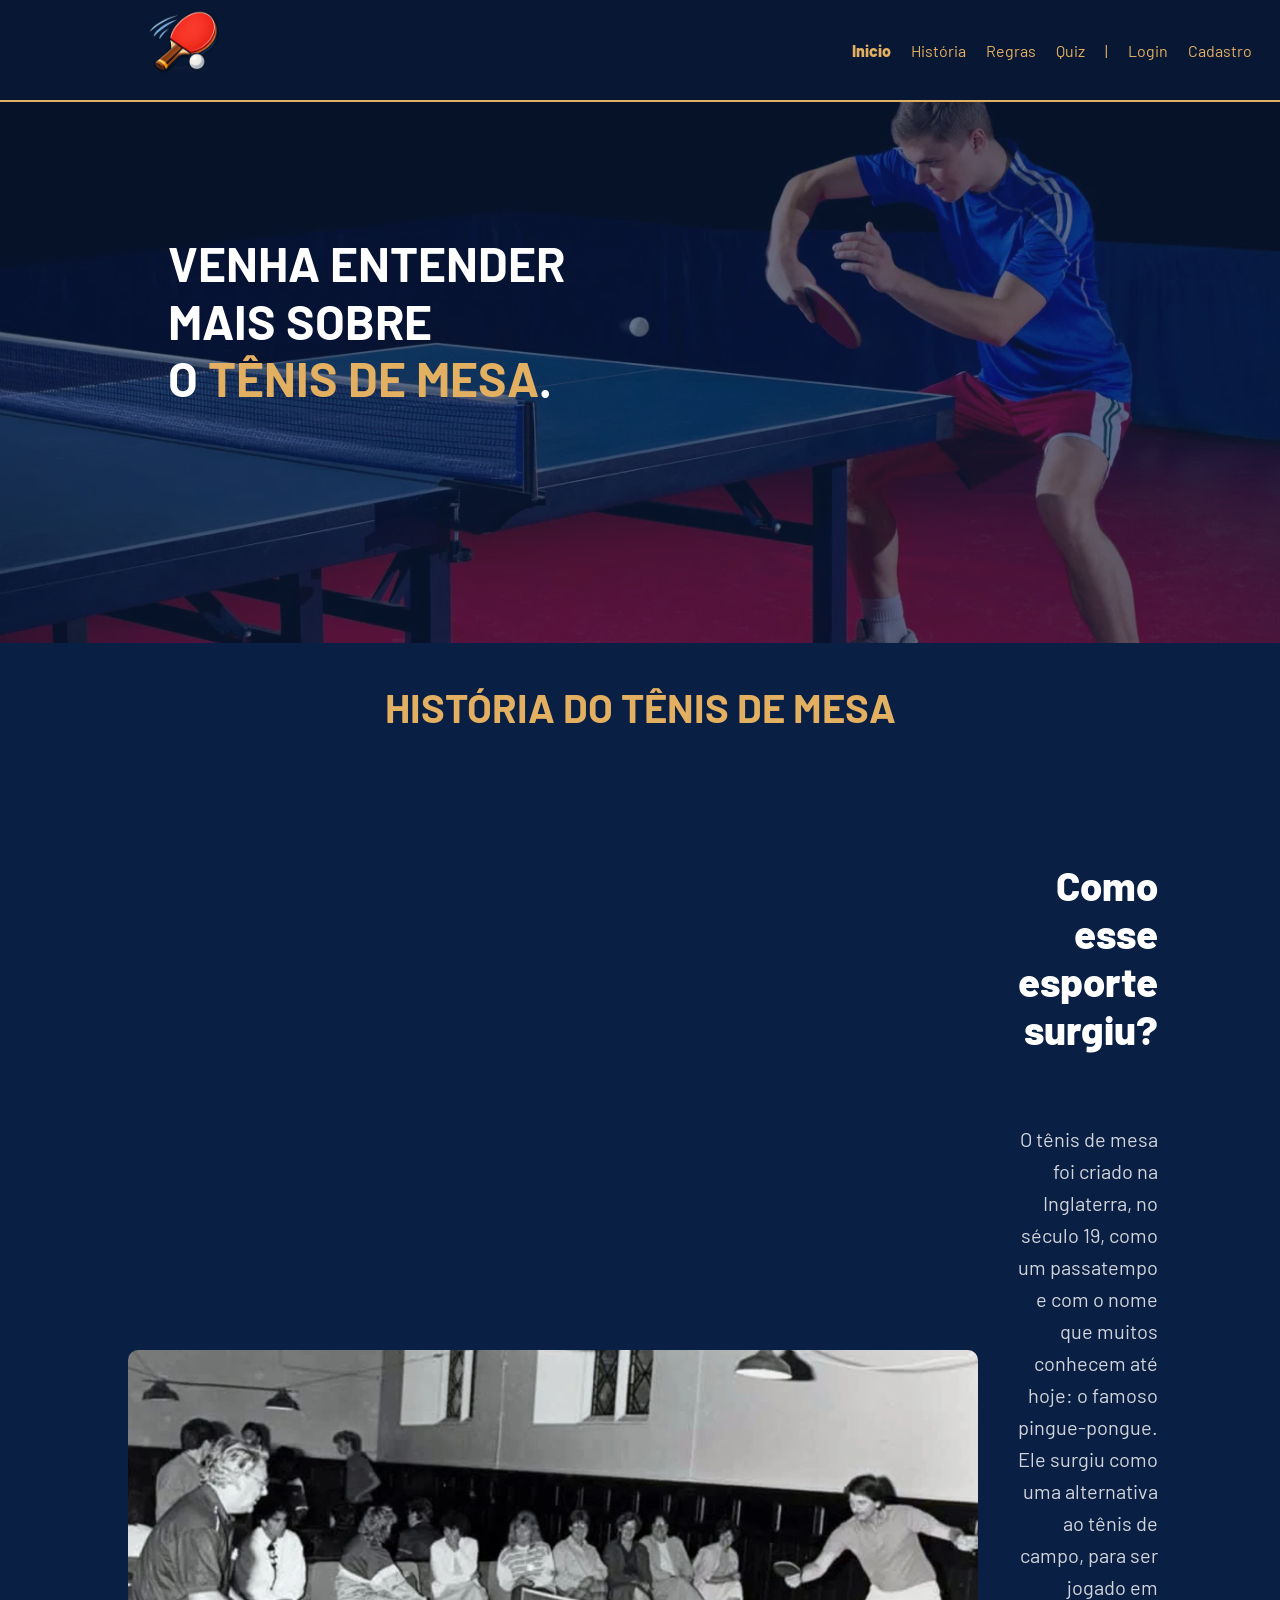
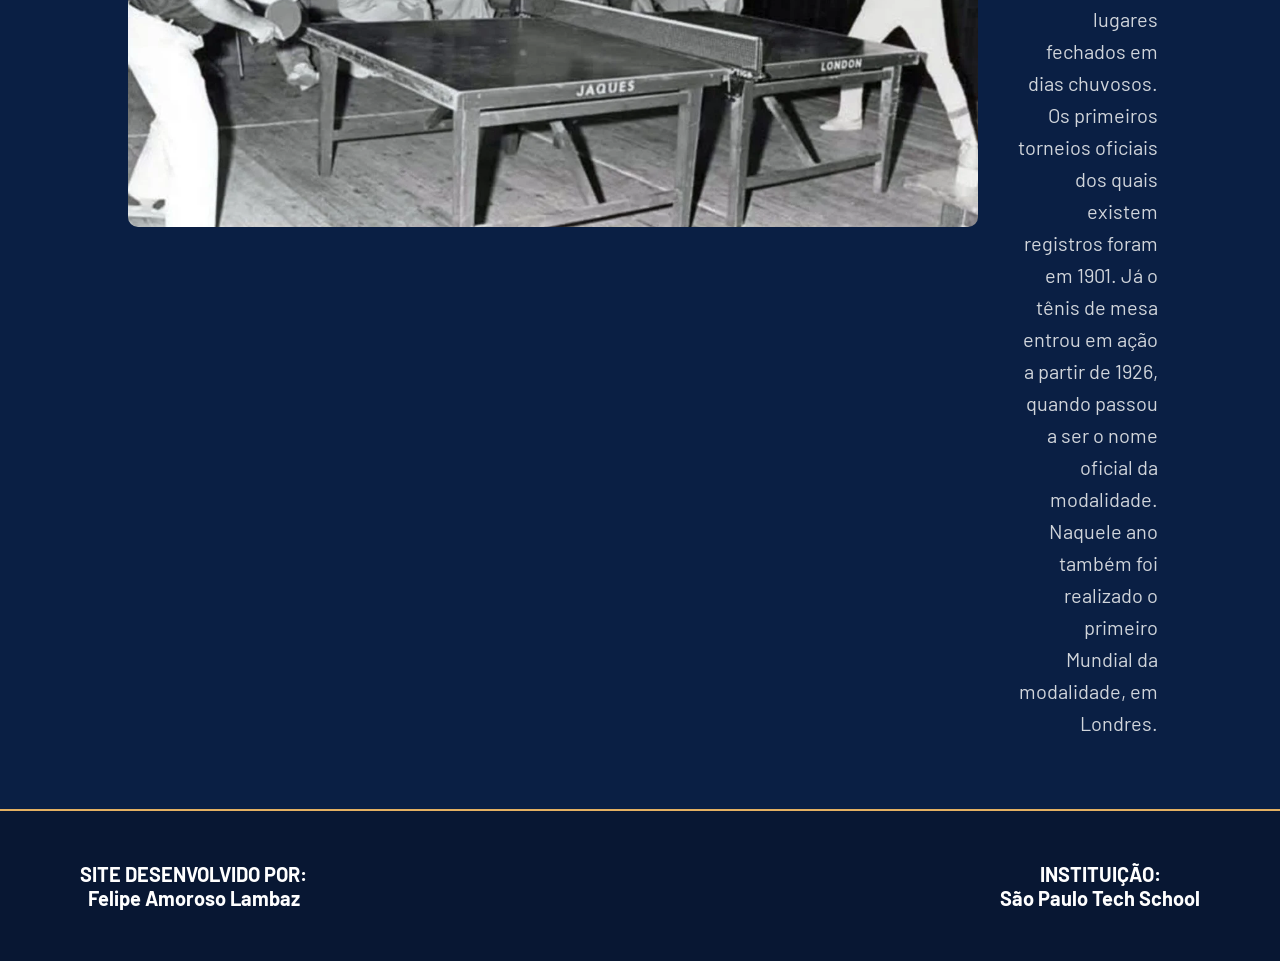
==== public/index.html @ c93d3808 "Add files via upload" ====
<!DOCTYPE html>
<html lang="en">

<head>
  <meta charset="UTF-8">
  <meta http-equiv="X-UA-Compatible" content="IE=edge">
  <meta name="viewport" content="width=device-width, initial-scale=1.0">

  <title>Tênis de Mesa</title>

  <script src="./js/sessao.js"></script>

  <link rel="stylesheet" href="./css/estilo.css">
  <link rel="icon" href="./assets/icon/favicon2.ico">
  <link rel="preconnect" href="https://fonts.gstatic.com">
</head>

<body>
  <div class="header">
    <div class="container">
      <div class="boxes">
        <div class="box">
          <a href="#">
            <img src="./assets/imgs/logo.png">
          </a>
        </div>
      </div>
      <div class="container_bt">
        <ul class="navbar">
          <li class="agora">
            <a href="#">Inicio</a>
          </li>
          <li>
            <a href="#historia">História</a>
          </li>
          <li>
            <a href="regras.html">Regras</a>
          </li>
          <li>
            <a href="quiz.html">Quiz</a>
          </li>
          <li>
            |
          </li>
          <li>
            <a href="login.html">Login</a>
          </li>
          <li>
            <a href="cadastro.html">Cadastro</a>
          </li>
        </ul>
      </div>
    </div>
  </div>

  <div class="banner">
    <div class="container">
      <p>VENHA ENTENDER MAIS SOBRE <br>
        O <span>TÊNIS DE MESA</span>.</p>
    </div>
  </div>

  <div class="titulo_historia">
    <p>HISTÓRIA DO TÊNIS DE MESA</p>
  </div>
  <div class="toda_historia" id="historia">

    <div class="foto_historia">
      <img src="./assets/imgs/historia-do-tenis-de-mesa.jpg">
    </div>

    <div class="textos">
      <div class="surgiu">
        <p>Como esse esporte surgiu?</p>
      </div>

      <div class="historia">
        <p>
          O tênis de mesa foi criado na Inglaterra, no século 19, como um passatempo e com o nome que muitos conhecem
          até hoje: o famoso pingue-pongue.
          Ele surgiu como uma alternativa ao tênis de campo, para ser jogado em lugares fechados em dias chuvosos.
          Os primeiros torneios oficiais dos quais existem registros foram em 1901.
          Já o tênis de mesa entrou em ação a partir de 1926, quando passou a ser o nome oficial da modalidade.
          Naquele ano também foi realizado o primeiro Mundial da modalidade, em Londres.</p>
      </div>
    </div>
  </div>

  <footer class="footer">
    <div class="footer-container">
      SITE DESENVOLVIDO POR: <br>
      Felipe Amoroso Lambaz
    </div>

    <div class="footer-container">
      INSTITUIÇÃO: <br>
      São Paulo Tech School
    </div>


  </footer>
---- public/css/estilo.css ----
@import url('https://fonts.googleapis.com/css2?family=Barlow:ital,wght@0,100;0,200;0,300;0,400;0,500;0,600;0,700;0,800;0,900;1,100;1,200;1,300;1,400;1,500;1,600;1,700;1,800;1,900&display=swap');

html {
  scroll-behavior: smooth;
}

body {
  margin: 0;
  padding: 0;
  font-family: 'Barlow', 'Segoe UI', 'Segoe UI', Tahoma, Geneva, Verdana, sans-serif;
  background-color: #0a1f44;
}

:root {
  --tamanho-header: 100px;
  --tamanho-banner: calc(90vh - var(--tamanho-header) - var(--tamanho-footer) - 2px);
  --tamanho-simulador: calc(100vh - var(--tamanho-header) - var(--tamanho-footer) - 2px);
  --tamanho-login: calc(100vh - var(--tamanho-header) - var(--tamanho-footer) - 2px);
  --tamanho-footer: 65px;
}

.container {
  display: flex;
  width: 80%;
  margin: auto;
}

.logo{
  height: 60px;
  width: auto;
  display: block;
}

.box {
  display: flex;
  align-items: center;
}
.container_bt {
  display: flex;
  align-items: center;
  margin: 0; 
  justify-content: space-between;
  align-items: center;
}

.header {
  position: fixed;
  top: 0;
  left: 0;
  width: 100%;
  height: var(--tamanho-header);
  background-color: #081733;
  border-bottom: 2px solid #e3b062;
  z-index: 1000;
}

.header .container {
  justify-content: space-between;
  align-items: center;
  height: 100%;
}

.header a {
  text-decoration: none;
  color: #e3b062;
}

.agora {
  font-weight: 800;
}

.navbar {
  width: 300px;
  display: flex;
  align-items: center;
  justify-content: space-between;
  list-style: none;
  color: #e3b062;
  gap: 20px;
  cursor: pointer;
}

.navbar a:hover {
  color: #ffffff;
}

.titulo {
  color: #32b9cd;
  width: fit-content;
  font-weight: 500;
}

.header h1 {
  margin: 0;
}

.box img {
  width: 110px;
}

/* BANNER */

.banner {
  height: var(--tamanho-banner);
  color: white;
  background-image: url('../assets/imgs/baner.png');
  background-size: cover;
  background-position: center 30%;
  position: relative;
}

.banner .container {
  display: flex;
  align-items: center;
  height: 100%;
  padding-left: 80px;
  position: relative;
  z-index: 1;
}

.banner::after {
  content: "";
  position: absolute;
  inset: 0;
  background: rgba(10, 31, 68, 0.6);
}

.banner .container p {
  width: 500px;
  font-size: 48px;
  font-weight: 700;
  line-height: 1.2;
}

.banner .container span {
  color: #e3b062;
}

/* HISTORIA */

.titulo_historia {
  color: #e3b062;
  display: flex;
  justify-content: center;
  font-size: 40px;
  font-weight: 700;
  line-height: 1.2;
}

.toda_historia {
  display: flex;
  align-items: center;
  justify-content: space-between;
  width: 80%;
  margin: 50px auto;
  gap: 40px;
}

.foto_historia img {
  width: 850px;
  height: auto;
  border-radius: 10px;
}

.textos {
  display: flex;
  flex-direction: column;
  align-items: flex-end;
  text-align: right;
  max-width: 500px;
}

.surgiu {
  font-size: 40px;
  font-weight: 800;
  color: white;
}

.historia {
  font-size: 20px;
  margin-top: 10px;
  line-height: 1.6;
  color: #d1d5db;
}

/* FOOTER */

.footer {
  background-color: #081733;
  border-top: 2px solid #e3b062;
  height: 150px;
  color: #fff;
  display: flex;
  justify-content: space-between; 
  align-items: center;           
  padding: 0 80px;         
  font-size: 20px;
}

.footer-container {
  text-align: center;
  font-weight: 700;
  line-height: 1.2;
}

/* LOGIN */

.login {
  height: var(--tamanho-login);
  background-image: url('../assets/imgs/bg-jelly-fish-para-home.png');
  background-size: cover;
}

.login .container {
  justify-content: center;
  align-items: center;
  height: 100%;
}

.card {
  width: 50%;
  background-color: #e5e5e5;
  border-radius: 10px;
  display: flex;
  align-items: center;
  justify-content: space-evenly;
  color: palevioletred;
  flex-direction: column;
  height: fit-content;
  padding: 20px 0;
}

.card h2 {
  margin: 0;
  font-size: 30px;
}

.formulario {
  display: flex;
  height: 90%;
  width: 80%;
  justify-content: space-around;
  flex-direction: column;
}

.formulario span {
  font-size: 15px;
  font-weight: 800;
}

.formulario input {
  border: 2px solid #32b9cd;
  text-align: center;
  border-radius: 10px;
  margin: 0;
}

.formulario select {
  border: 2px solid #32b9cd;
  background-color: white;
  color: gray;
  height: 36px;
  text-align: center;
  border-radius: 10px;
  margin: 0;
}

.campo {
  display: flex;
  flex-direction: column;
  justify-content: start;
  padding: 5px 0;
}

.botao {
  cursor: pointer;
  font-family: "Barlow", sans-serif;
  border: 0;
  border-radius: 5px;
  font-weight: 600;
  font-size: 18px;
  color: #fff;
  background-color: #ED145B;
  width: 120px;
  height: 30px;
  align-self: center;
  margin-top: 20px;
}

.loading-div {
  width: 50px;
  display: none;
}

.loading-div img {
  height: 50px;
  width: 50px;
}

#div_erros_login {
  display: none
}

/* FORMULARIO */

.alerta_erro {
  display: flex;
  justify-content: flex-end;
}

.card_erro {
  display: none;
  background-color: #fff;
  color: black;
  width: 230px;
  position: fixed;
  border-radius: 4px;
  border: #ED145B 3px solid;
  padding: 10px;
  margin-right: 10%;
}

.card_erro #mensagem_erro {
  font-weight: 500;
  font-size: 20px;
}

.formulario .tipo_campo {
  font-size: 20px;
  font-weight: 600 !important;
}

.formulario {
  display: flex;
  flex-direction: column;
}

input {
  margin-bottom: 10px;
  border: 2px solid #32b9cd;
  padding: 10px;
  text-align: center;
  border-radius: 10px;
}

.btn {
  font-family: "Barlow", sans-serif;
  border: 0;
  border-radius: 5px;
  font-weight: 600;
  font-size: 18px;
  padding: 10px 15px;
  color: white;
  background-color: #ED145B;
  width: 120px;
  align-self: center;
  margin-top: 5px;
}

.loading-div {
  width: 50px;
  margin: auto;
  display: none;
}

.loading-div img {
  height: 50px;
  width: 50px;
}

/* SIMULADOR */

.simulador {
  color: white;
}

.simulador .container {
  flex-direction: column;
  overflow: scroll;
  height: var(--tamanho-simulador);
}

/* ALERTA */

#alerta {
  position: absolute;
  right: 0;
  bottom: 0;
}

.mensagem-alarme {
  background-color: white;
  border-radius: 5px;
  width: 300px;
  height: 80px;
  margin: 10px;
  padding: 10px 0;
  display: flex;
  justify-content: space-evenly;
  align-items: center;
}

.mensagem-alarme h3 {
  font-size: 14px;
  margin: 0;
}

.mensagem-alarme .informacao {
  width: 66%;
}

.alarme-sino {
  width: 48px;
  height: 48px;
  animation-name: bell;
  animation-duration: 4s;
  background-image: url('https://cdn-icons-png.flaticon.com/512/1157/1157000.png');
  background-size: cover;
  animation-iteration-count: infinite;
}

@keyframes bell {
  0% {
    transform: rotate(25deg)
  }

  25% {
    transform: rotate(-25deg)
  }

  50% {
    transform: rotate(25deg)
  }

  75% {
    transform: rotate(-25deg)
  }

  100% {
    transform: rotate(25deg)
  }
}
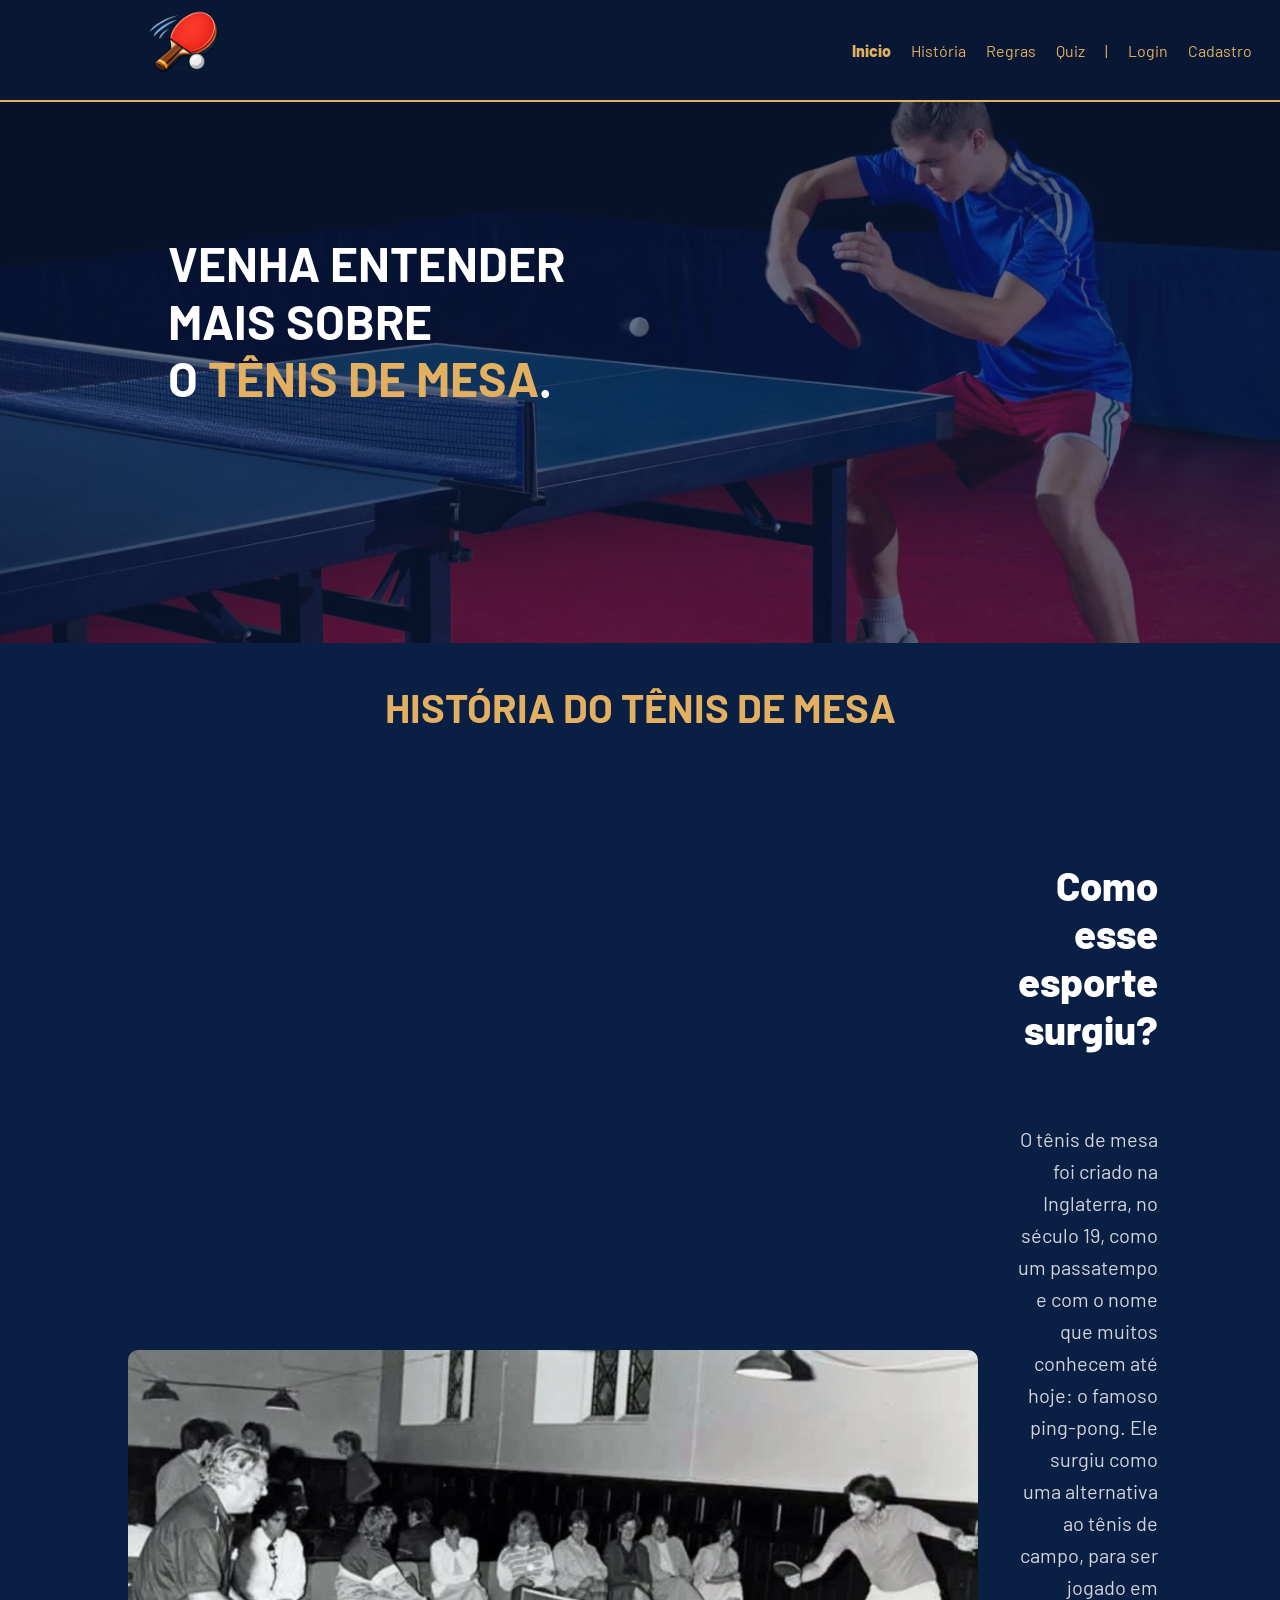
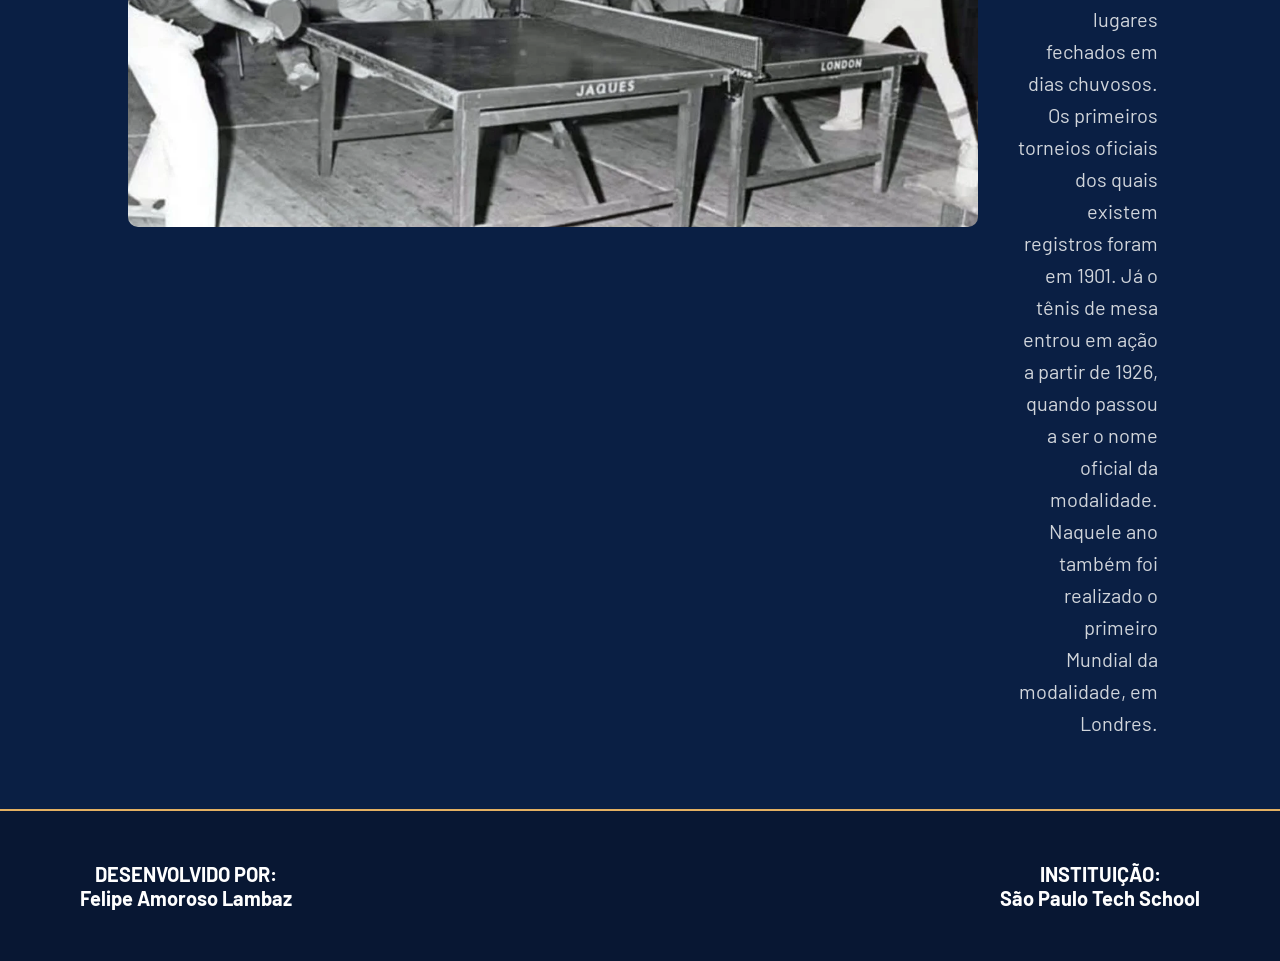
==== commit a98b3f09: "Atualização do titulo da pagina" ====
--- a/public/index.html
+++ b/public/index.html
@@ -6,13 +6,12 @@
   <meta http-equiv="X-UA-Compatible" content="IE=edge">
   <meta name="viewport" content="width=device-width, initial-scale=1.0">
 
-  <title>Tênis de Mesa</title>
+  <title>Top Spin Hub</title>
 
   <script src="./js/sessao.js"></script>
 
   <link rel="stylesheet" href="./css/estilo.css">
-  <link rel="icon" href="./assets/icon/favicon2.ico">
-  <link rel="preconnect" href="https://fonts.gstatic.com">
+ 
 </head>
 
 <body>
@@ -77,7 +76,7 @@
       <div class="historia">
         <p>
           O tênis de mesa foi criado na Inglaterra, no século 19, como um passatempo e com o nome que muitos conhecem
-          até hoje: o famoso pingue-pongue.
+          até hoje: o famoso ping-pong.
           Ele surgiu como uma alternativa ao tênis de campo, para ser jogado em lugares fechados em dias chuvosos.
           Os primeiros torneios oficiais dos quais existem registros foram em 1901.
           Já o tênis de mesa entrou em ação a partir de 1926, quando passou a ser o nome oficial da modalidade.
@@ -88,14 +87,14 @@
 
   <footer class="footer">
     <div class="footer-container">
-      SITE DESENVOLVIDO POR: <br>
+     DESENVOLVIDO POR: <br>
       Felipe Amoroso Lambaz
     </div>
 
     <div class="footer-container">
-      INSTITUIÇÃO: <br>
+      INSTITUIÇÃO: <br> 
       São Paulo Tech School
     </div>
 
 
-  </footer>+  </footer>
--- a/public/css/estilo.css
+++ b/public/css/estilo.css
@@ -207,52 +207,72 @@
 
 .login {
   height: var(--tamanho-login);
-  background-image: url('../assets/imgs/bg-jelly-fish-para-home.png');
+  background: linear-gradient(rgba(10,31,68,0.8), rgba(10,31,68,0.8)),
+              url('../assets/imgs/baner.png');
   background-size: cover;
+  background-position: center;
+  margin-top: var(--tamanho-header);
 }
 
 .login .container {
+  display: flex;
   justify-content: center;
   align-items: center;
   height: 100%;
 }
 
 .card {
-  width: 50%;
-  background-color: #e5e5e5;
-  border-radius: 10px;
-  display: flex;
-  align-items: center;
-  justify-content: space-evenly;
-  color: palevioletred;
-  flex-direction: column;
-  height: fit-content;
-  padding: 20px 0;
+  width: 100%;
+  max-width: 450px;
+  background-color: #081733;
+  border: 2px solid #e3b062;
+  border-radius: 12px;
+  display: flex;
+  align-items: center;
+  flex-direction: column;
+  padding: 30px;
+  color: white;
+  box-shadow: 0 10px 30px rgba(0,0,0,0.5);
+  padding: 40px 30px;
+  gap: 15px;
 }
 
 .card h2 {
   margin: 0;
   font-size: 30px;
+  color: #e3b062;
 }
 
 .formulario {
   display: flex;
   height: 90%;
-  width: 80%;
+  width: 100%;
   justify-content: space-around;
   flex-direction: column;
+  gap: 12px;
 }
 
 .formulario span {
   font-size: 15px;
-  font-weight: 800;
+  font-weight: 700;
+  color: #d1d5db;
+  text-align: left
 }
 
 .formulario input {
-  border: 2px solid #32b9cd;
-  text-align: center;
-  border-radius: 10px;
-  margin: 0;
+  border: 2px solid #e3b062;
+  background-color: #0a1f44;
+  color: white;
+  text-align: left;
+  border-radius: 8px;
+  height: 40px;
+  transition: 0.3s;
+  padding: 0 10px;
+}
+
+.formulario input:focus {
+  outline: none;
+  border-color: white;
 }
 
 .formulario select {
@@ -274,17 +294,20 @@
 
 .botao {
   cursor: pointer;
-  font-family: "Barlow", sans-serif;
-  border: 0;
-  border-radius: 5px;
-  font-weight: 600;
+  border-radius: 6px;
+  font-weight: 700;
   font-size: 18px;
-  color: #fff;
-  background-color: #ED145B;
-  width: 120px;
-  height: 30px;
-  align-self: center;
+  color: #081733;
+  background-color: #e3b062;
+  width: 100px;
+  height: 45px;
   margin-top: 20px;
+  transition: 0.3s;
+}
+
+.botao:hover {
+  background-color: #ffffff;
+  transform: scale(1.05);
 }
 
 .loading-div {
@@ -439,4 +462,4 @@
   100% {
     transform: rotate(25deg)
   }
-}+}
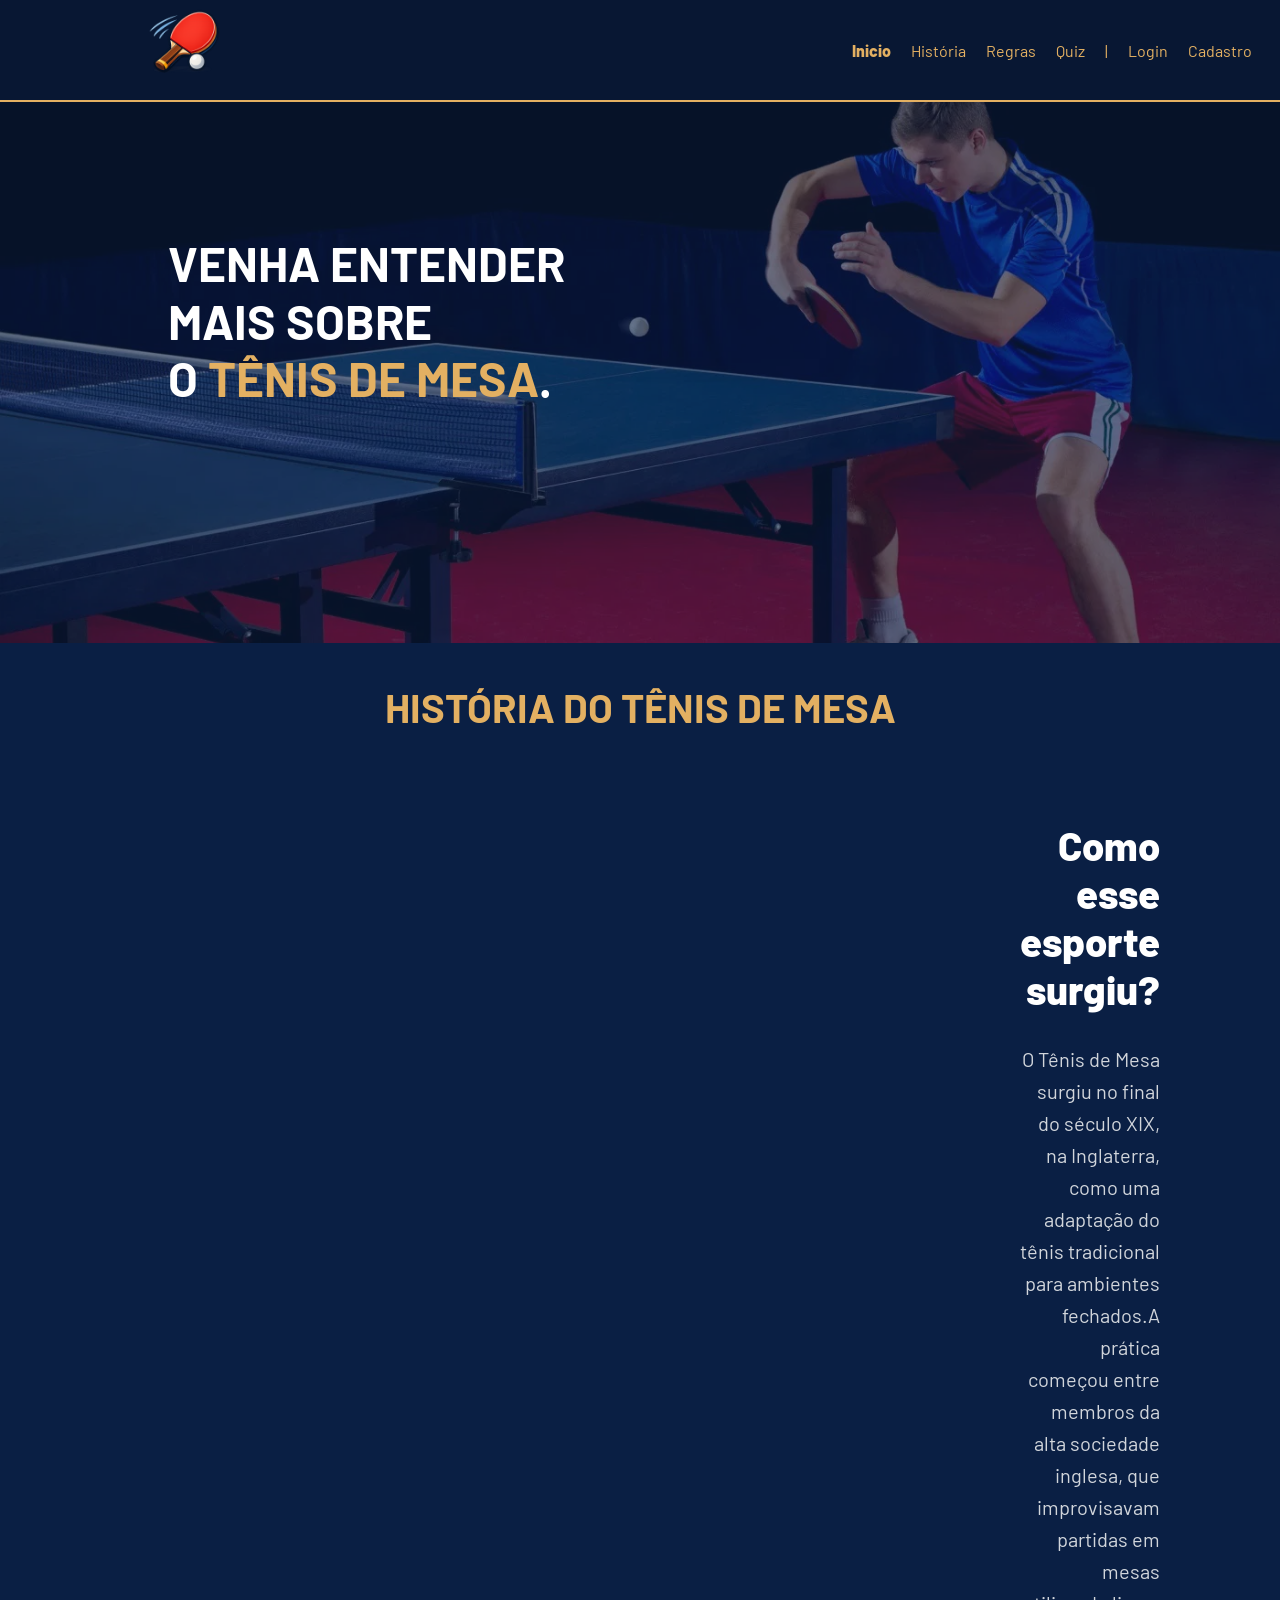
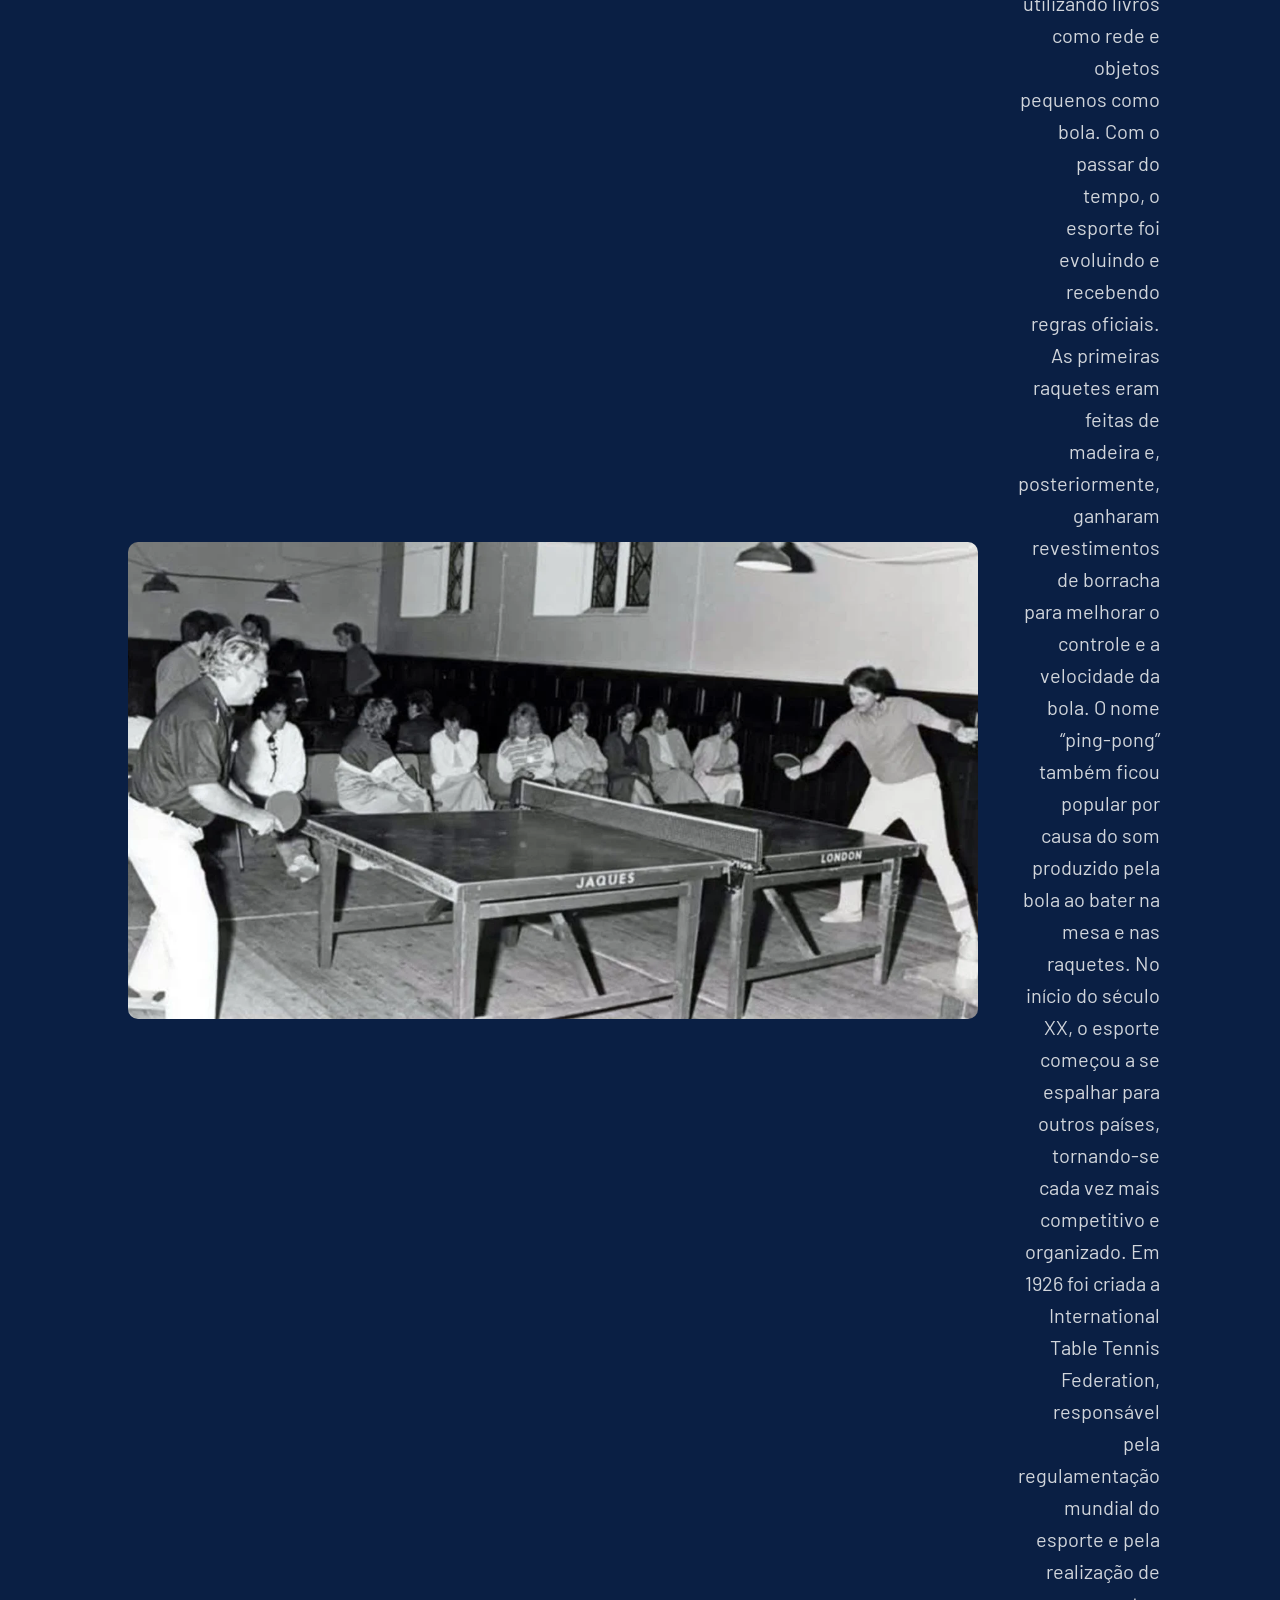
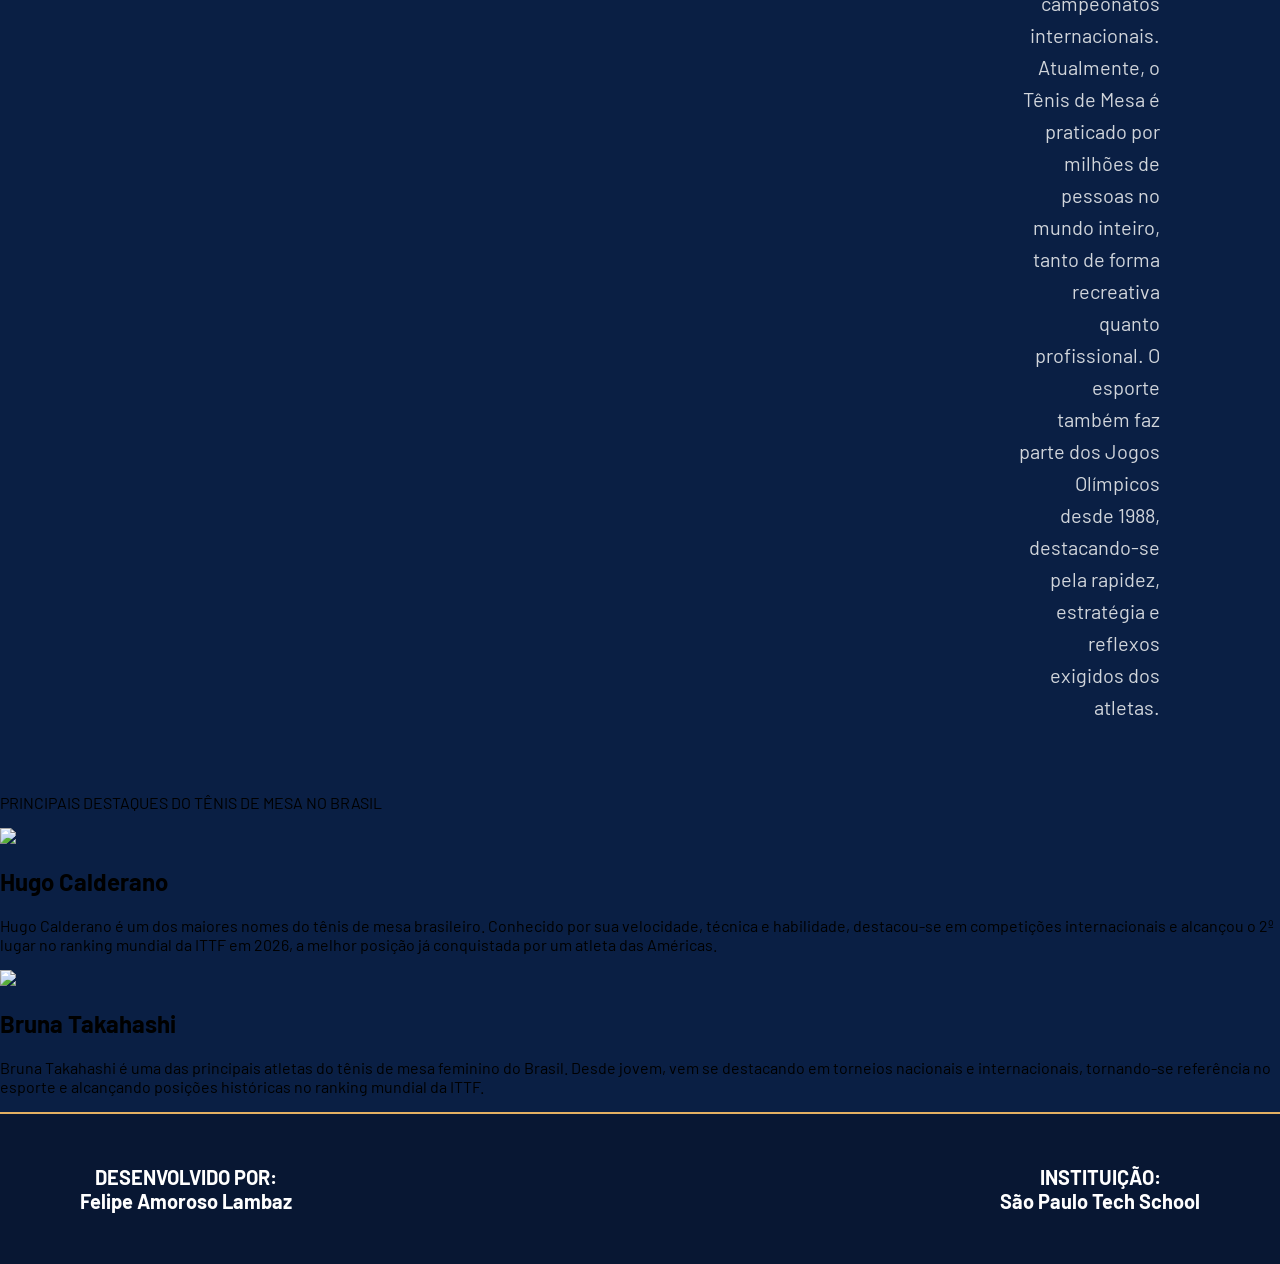
==== commit c8bd9b2a: "Atualizando a home, adicionando os destaques do brasil" ====
--- a/public/index.html
+++ b/public/index.html
@@ -11,7 +11,7 @@
   <script src="./js/sessao.js"></script>
 
   <link rel="stylesheet" href="./css/estilo.css">
- 
+
 </head>
 
 <body>
@@ -70,31 +70,84 @@
 
     <div class="textos">
       <div class="surgiu">
-        <p>Como esse esporte surgiu?</p>
+        Como esse esporte surgiu?
       </div>
 
       <div class="historia">
         <p>
-          O tênis de mesa foi criado na Inglaterra, no século 19, como um passatempo e com o nome que muitos conhecem
-          até hoje: o famoso ping-pong.
-          Ele surgiu como uma alternativa ao tênis de campo, para ser jogado em lugares fechados em dias chuvosos.
-          Os primeiros torneios oficiais dos quais existem registros foram em 1901.
-          Já o tênis de mesa entrou em ação a partir de 1926, quando passou a ser o nome oficial da modalidade.
-          Naquele ano também foi realizado o primeiro Mundial da modalidade, em Londres.</p>
+          O Tênis de Mesa surgiu no final do século XIX, na Inglaterra, como uma adaptação do tênis tradicional para
+          ambientes fechados.A prática começou entre membros da alta sociedade inglesa, que improvisavam partidas em
+          mesas utilizando livros como rede e objetos pequenos como bola.
+
+          Com o passar do tempo, o esporte foi evoluindo e recebendo regras oficiais.
+          As primeiras raquetes eram feitas de madeira e, posteriormente, ganharam revestimentos de borracha para
+          melhorar o controle e a velocidade da bola. O nome “ping-pong” também ficou popular por causa do som
+          produzido pela bola ao bater na mesa e nas raquetes.
+
+          No início do século XX, o esporte começou a se espalhar para outros países, tornando-se cada vez mais
+          competitivo e organizado. Em 1926 foi criada a International Table Tennis Federation, responsável pela
+          regulamentação mundial do esporte e pela realização de campeonatos internacionais.
+
+          Atualmente, o Tênis de Mesa é praticado por milhões de pessoas no mundo inteiro, tanto de forma recreativa
+          quanto profissional. O esporte também faz parte dos Jogos Olímpicos desde 1988, destacando-se pela rapidez,
+          estratégia e reflexos exigidos dos atletas.</p>
       </div>
     </div>
   </div>
 
+  <div class="titulo_destaques">
+    <p>PRINCIPAIS DESTAQUES DO TÊNIS DE MESA NO BRASIL</p>
+  </div>
+
+  <div class="destaques_container">
+
+    <div class="card_atleta">
+      <div class="imagem_atletas">
+        <img src="./assets/imgs/fotoHugoCalderano.jpg">
+      </div>
+
+      <div class="texto_atletas">
+        <h2>Hugo Calderano</h2>
+
+        <p>
+          Hugo Calderano é um dos maiores nomes do tênis de mesa brasileiro. Conhecido por sua velocidade, técnica e
+          habilidade, destacou-se em competições internacionais e alcançou o 2º lugar no ranking mundial da ITTF em
+          2026, a melhor posição já conquistada por um atleta das Américas.
+        </p>
+      </div>
+    </div>
+
+    <div class="card_atleta">
+      <div class="imagem_atletas">
+        <img src="./assets/imgs/fotoBrunaTakahashi.jpg">
+      </div>
+
+      <div class="texto_atletas">
+        <h2>Bruna Takahashi</h2>
+
+        <p>
+          Bruna Takahashi é uma das principais atletas do tênis de mesa feminino do Brasil. Desde jovem, vem se
+          destacando em torneios nacionais e internacionais, tornando-se referência no esporte e alcançando posições
+          históricas no ranking mundial da ITTF.
+        </p>
+      </div>
+    </div>
+
+  </div>
+
   <footer class="footer">
     <div class="footer-container">
-     DESENVOLVIDO POR: <br>
+      DESENVOLVIDO POR: <br>
       Felipe Amoroso Lambaz
     </div>
 
     <div class="footer-container">
-      INSTITUIÇÃO: <br> 
+      INSTITUIÇÃO: <br>
       São Paulo Tech School
     </div>
 
 
   </footer>
+</body>
+
+</html>
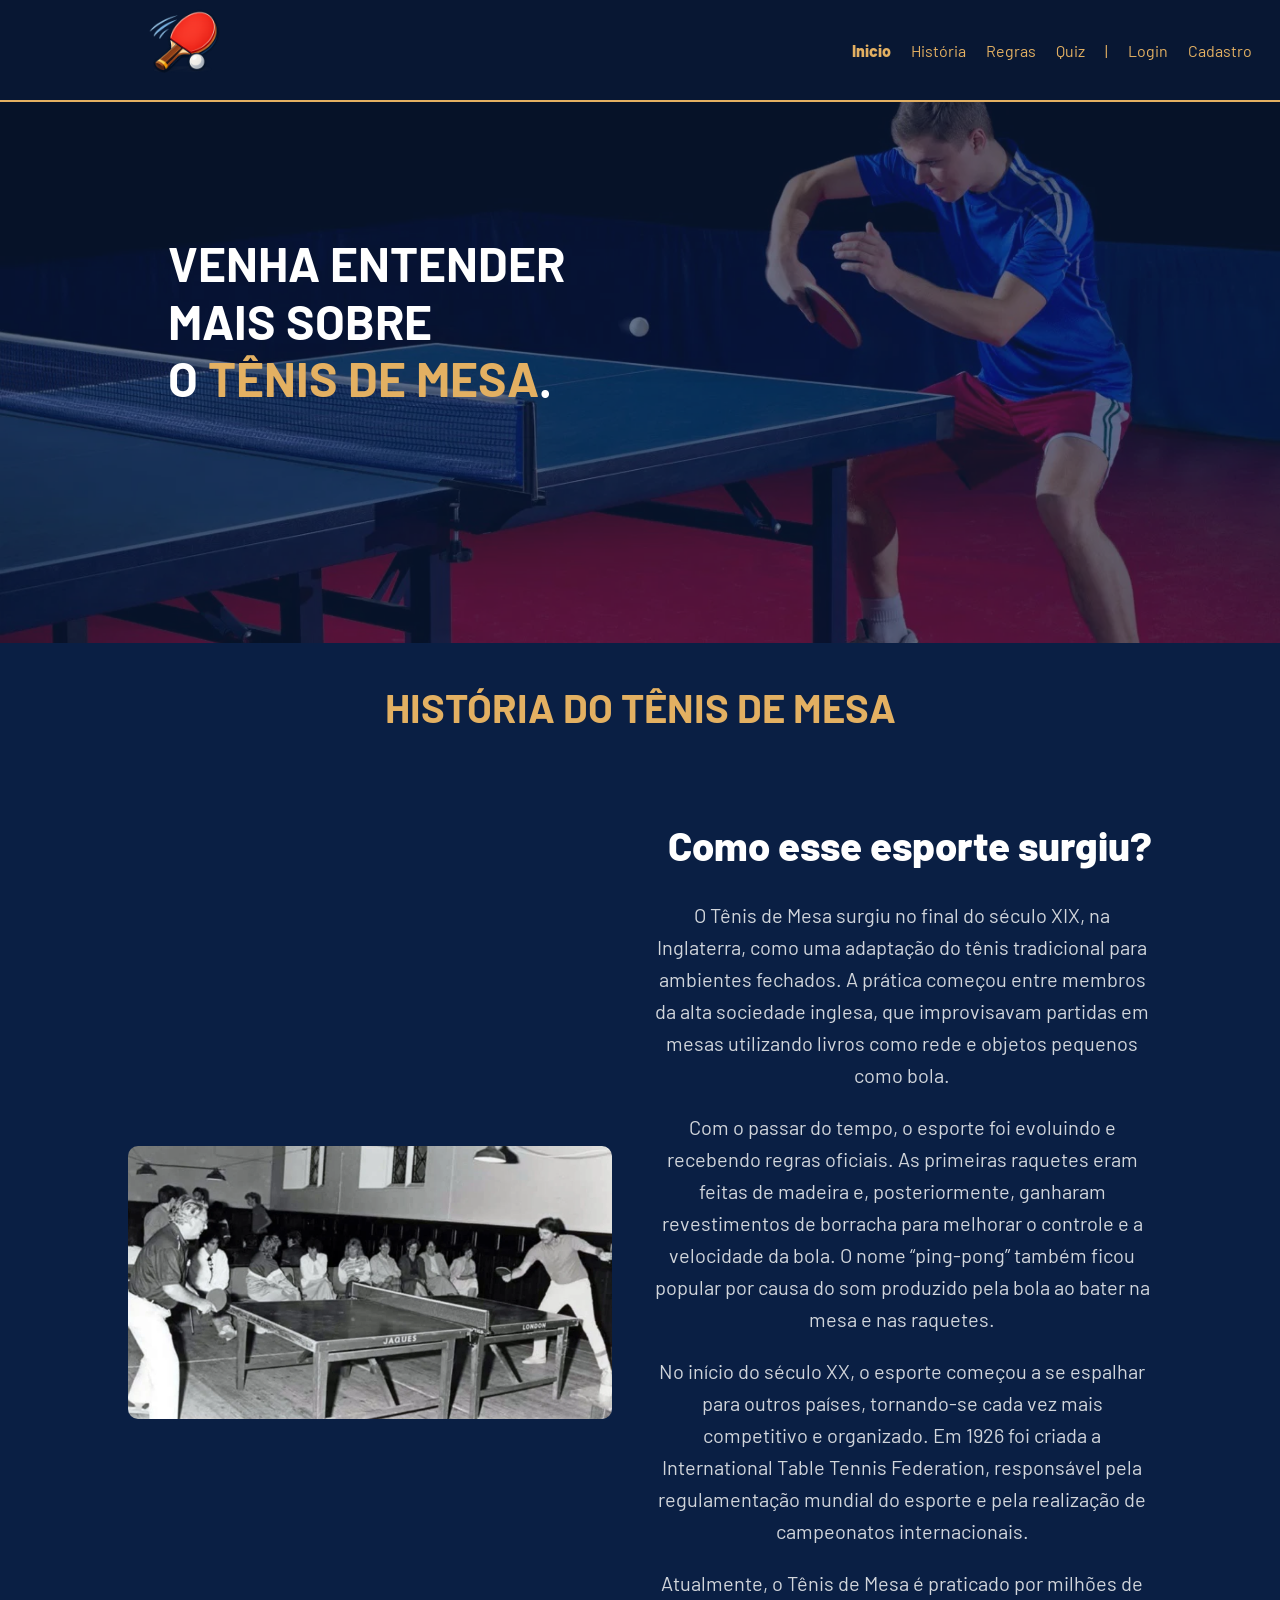
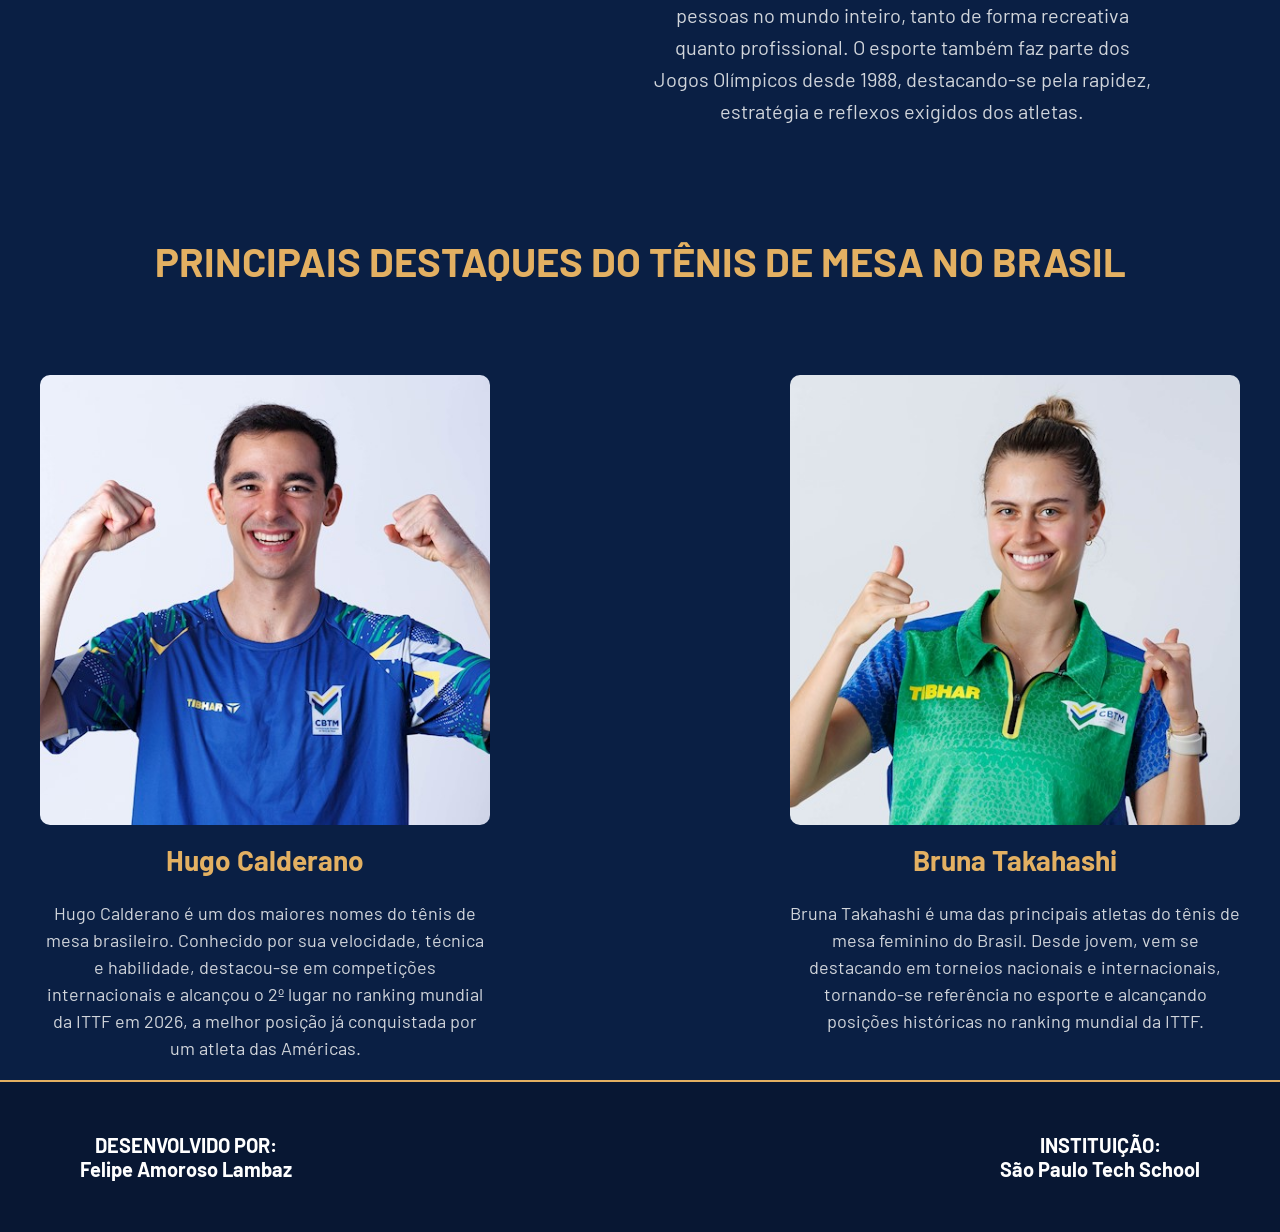
==== commit 7ab6fd6f: "Melhor espaçamento nos textos" ====
--- a/public/index.html
+++ b/public/index.html
@@ -1,5 +1,5 @@
 <!DOCTYPE html>
-<html lang="en">
+<html lang="pt-br">
 
 <head>
   <meta charset="UTF-8">
@@ -15,98 +15,155 @@
 </head>
 
 <body>
+
+  <!-- HEADER -->
+
   <div class="header">
+
     <div class="container">
+
       <div class="boxes">
+
         <div class="box">
+
           <a href="#">
-            <img src="./assets/imgs/logo.png">
+            <img src="./assets/imgs/logo.png" alt="Logo Top Spin Hub">
           </a>
+
         </div>
-      </div>
+
+      </div>
+
       <div class="container_bt">
+
         <ul class="navbar">
+
           <li class="agora">
             <a href="#">Inicio</a>
           </li>
+
           <li>
             <a href="#historia">História</a>
           </li>
+
           <li>
             <a href="regras.html">Regras</a>
           </li>
+
           <li>
             <a href="quiz.html">Quiz</a>
           </li>
-          <li>
-            |
-          </li>
+
+          <li>|</li>
+
           <li>
             <a href="login.html">Login</a>
           </li>
+
           <li>
             <a href="cadastro.html">Cadastro</a>
           </li>
+
         </ul>
-      </div>
-    </div>
-  </div>
+
+      </div>
+
+    </div>
+
+  </div>
+
+  <!-- BANNER -->
 
   <div class="banner">
+
     <div class="container">
-      <p>VENHA ENTENDER MAIS SOBRE <br>
-        O <span>TÊNIS DE MESA</span>.</p>
-    </div>
-  </div>
+
+      <p>
+        VENHA ENTENDER MAIS SOBRE <br>
+        O <span>TÊNIS DE MESA</span>.
+      </p>
+
+    </div>
+
+  </div>
+
+  <!-- HISTÓRIA -->
 
   <div class="titulo_historia">
+
     <p>HISTÓRIA DO TÊNIS DE MESA</p>
-  </div>
+
+  </div>
+
   <div class="toda_historia" id="historia">
 
     <div class="foto_historia">
-      <img src="./assets/imgs/historia-do-tenis-de-mesa.jpg">
+
+      <img src="./assets/imgs/historia-do-tenis-de-mesa.jpg" alt="História do tênis de mesa">
+
     </div>
 
     <div class="textos">
+
       <div class="surgiu">
         Como esse esporte surgiu?
       </div>
 
       <div class="historia">
+
         <p>
           O Tênis de Mesa surgiu no final do século XIX, na Inglaterra, como uma adaptação do tênis tradicional para
-          ambientes fechados.A prática começou entre membros da alta sociedade inglesa, que improvisavam partidas em
+          ambientes fechados. A prática começou entre membros da alta sociedade inglesa, que improvisavam partidas em
           mesas utilizando livros como rede e objetos pequenos como bola.
-
-          Com o passar do tempo, o esporte foi evoluindo e recebendo regras oficiais.
-          As primeiras raquetes eram feitas de madeira e, posteriormente, ganharam revestimentos de borracha para
-          melhorar o controle e a velocidade da bola. O nome “ping-pong” também ficou popular por causa do som
-          produzido pela bola ao bater na mesa e nas raquetes.
-
+        </p>
+
+        <p>
+          Com o passar do tempo, o esporte foi evoluindo e recebendo regras oficiais. As primeiras raquetes eram feitas
+          de madeira e, posteriormente, ganharam revestimentos de borracha para melhorar o controle e a velocidade da
+          bola. O nome “ping-pong” também ficou popular por causa do som produzido pela bola ao bater na mesa e nas
+          raquetes.
+        </p>
+
+        <p>
           No início do século XX, o esporte começou a se espalhar para outros países, tornando-se cada vez mais
           competitivo e organizado. Em 1926 foi criada a International Table Tennis Federation, responsável pela
           regulamentação mundial do esporte e pela realização de campeonatos internacionais.
-
+        </p>
+
+        <p>
           Atualmente, o Tênis de Mesa é praticado por milhões de pessoas no mundo inteiro, tanto de forma recreativa
           quanto profissional. O esporte também faz parte dos Jogos Olímpicos desde 1988, destacando-se pela rapidez,
-          estratégia e reflexos exigidos dos atletas.</p>
-      </div>
-    </div>
-  </div>
+          estratégia e reflexos exigidos dos atletas.
+        </p>
+
+      </div>
+
+    </div>
+
+  </div>
+
+  <!-- DESTAQUES -->
 
   <div class="titulo_destaques">
+
     <p>PRINCIPAIS DESTAQUES DO TÊNIS DE MESA NO BRASIL</p>
+
   </div>
 
   <div class="destaques_container">
 
+    <!-- HUGO -->
+
     <div class="card_atleta">
+
       <div class="imagem_atletas">
-        <img src="./assets/imgs/fotoHugoCalderano.jpg">
+
+        <img src="./assets/imgs/fotoHugoCalderano.jpg" alt="Hugo Calderano">
+
       </div>
 
       <div class="texto_atletas">
+
         <h2>Hugo Calderano</h2>
 
         <p>
@@ -114,15 +171,23 @@
           habilidade, destacou-se em competições internacionais e alcançou o 2º lugar no ranking mundial da ITTF em
           2026, a melhor posição já conquistada por um atleta das Américas.
         </p>
-      </div>
-    </div>
+
+      </div>
+
+    </div>
+
+    <!-- BRUNA -->
 
     <div class="card_atleta">
+
       <div class="imagem_atletas">
-        <img src="./assets/imgs/fotoBrunaTakahashi.jpg">
+
+        <img src="./assets/imgs/fotoBrunaTakahashi.jpg" alt="Bruna Takahashi">
+
       </div>
 
       <div class="texto_atletas">
+
         <h2>Bruna Takahashi</h2>
 
         <p>
@@ -130,24 +195,33 @@
           destacando em torneios nacionais e internacionais, tornando-se referência no esporte e alcançando posições
           históricas no ranking mundial da ITTF.
         </p>
-      </div>
-    </div>
-
-  </div>
+
+      </div>
+
+    </div>
+
+  </div>
+
+  <!-- FOOTER -->
 
   <footer class="footer">
+
     <div class="footer-container">
+
       DESENVOLVIDO POR: <br>
       Felipe Amoroso Lambaz
+
     </div>
 
     <div class="footer-container">
+
       INSTITUIÇÃO: <br>
       São Paulo Tech School
-    </div>
-
+
+    </div>
 
   </footer>
+
 </body>
 
 </html>
--- a/public/css/estilo.css
+++ b/public/css/estilo.css
@@ -14,7 +14,6 @@
 :root {
   --tamanho-header: 100px;
   --tamanho-banner: calc(90vh - var(--tamanho-header) - var(--tamanho-footer) - 2px);
-  --tamanho-simulador: calc(100vh - var(--tamanho-header) - var(--tamanho-footer) - 2px);
   --tamanho-login: calc(100vh - var(--tamanho-header) - var(--tamanho-footer) - 2px);
   --tamanho-footer: 65px;
 }
@@ -143,8 +142,7 @@
   display: flex;
   justify-content: center;
   font-size: 40px;
-  font-weight: 700;
-  line-height: 1.2;
+  font-weight: 700; 
 }
 
 .toda_historia {
@@ -157,16 +155,18 @@
 }
 
 .foto_historia img {
-  width: 850px;
+  width: 100%;
+  max-width: 900px;
   height: auto;
   border-radius: 10px;
+  
 }
 
 .textos {
   display: flex;
   flex-direction: column;
   align-items: flex-end;
-  text-align: right;
+  text-align: center;
   max-width: 500px;
 }
 
@@ -174,6 +174,7 @@
   font-size: 40px;
   font-weight: 800;
   color: white;
+  text-align: center;
 }
 
 .historia {
@@ -182,6 +183,144 @@
   line-height: 1.6;
   color: #d1d5db;
 }
+
+/* DESTAQUES DO BRASIL */
+
+.titulo_destaques {
+  color: #e3b062;
+  display: flex;
+  justify-content: center;
+  font-size: 40px;
+  font-weight: 700;
+}
+
+.destaques_container {
+  display: flex;
+  justify-content: center;
+  gap: 300px;
+  margin-top: 50px;
+  flex-wrap: wrap;
+}
+
+.card_atleta {
+  width: 450px;
+  text-align: center;
+}
+
+.imagem_atletas img {
+  width: 100%;
+  height: 450px;
+  object-fit: cover;
+  border-radius: 10px;
+}
+
+.texto_atletas h2 {
+  color: #e3b062;
+  margin-top: 15px;
+  font-size: 28px;
+}
+
+.texto_atletas p {
+  color: #d1d5db;
+  font-size: 18px;
+  line-height: 1.5;
+}
+
+
+/* REGRAS */
+
+
+.titulo_regras {
+  display: flex;
+  justify-content: center;
+  margin-top: 140px;
+}
+
+.titulo_regras p {
+  color: #e3b062;
+  font-size: 42px;
+  font-weight: 700;
+  border-bottom: 3px solid #e3b062;
+  padding-bottom: 10px;
+}
+
+
+.regra_container {
+  width: 85%;
+  margin: auto;
+  margin-bottom: 100px;
+  display: flex;
+  align-items: center;
+  justify-content: space-between;
+  gap: 60px;
+}
+
+/* INVERTE O LADO */
+
+.reverso {
+  flex-direction: row-reverse;
+}
+
+/* IMAGEM */
+
+.imagens_regra {
+  display: flex;
+  flex-direction: column;
+  gap: 150px;
+}
+
+.imagem_regra img {
+  width: 500px;
+  height: 350px;
+  object-fit: cover;
+  border-radius: 15px;
+  border: 3px solid #e3b062;
+}
+
+/* TEXTOS */
+
+.texto_regra {
+  max-width: 650px;
+}
+
+.texto_regra h2 {
+  color: #e3b062;
+  font-size: 38px;
+  margin-bottom: 20px;
+}
+
+.texto_regra h3 {
+  color: #e3b062;
+  font-size: 24px;
+  margin-top: 25px;
+  margin-bottom: 10px;
+}
+
+.texto_regra p {
+  color: #d1d5db;
+  font-size: 19px;
+  line-height: 1.7;
+}
+
+/* LISTAS */
+
+.texto_regra ul {
+  padding-left: 25px;
+  margin-bottom: 20px;
+}
+
+.texto_regra li {
+  color: white;
+  font-size: 18px;
+  line-height: 1.8;
+}
+
+.texto_regra li::marker {
+  color: #e3b062;
+}
+
+
+
 
 /* FOOTER */
 
@@ -221,6 +360,8 @@
   height: 100%;
 }
 
+/* CARD */
+
 .card {
   width: 100%;
   max-width: 450px;
@@ -228,13 +369,12 @@
   border: 2px solid #e3b062;
   border-radius: 12px;
   display: flex;
-  align-items: center;
   flex-direction: column;
-  padding: 30px;
-  color: white;
-  box-shadow: 0 10px 30px rgba(0,0,0,0.5);
+  align-items: center;
   padding: 40px 30px;
   gap: 15px;
+  color: white;
+  box-shadow: 0 10px 30px rgba(0,0,0,0.5);
 }
 
 .card h2 {
@@ -243,54 +383,56 @@
   color: #e3b062;
 }
 
+/* FORMULÁRIO */
+
 .formulario {
   display: flex;
-  height: 90%;
-  width: 100%;
-  justify-content: space-around;
   flex-direction: column;
   gap: 12px;
+  width: 100%;
+}
+
+.campo {
+  display: flex;
+  flex-direction: column;
 }
 
 .formulario span {
-  font-size: 15px;
-  font-weight: 700;
+  font-size: 14px;
+  font-weight: 600;
   color: #d1d5db;
-  text-align: left
-}
+  margin-bottom: 4px;
+}
+
+/* INPUTS */
 
 .formulario input {
   border: 2px solid #e3b062;
   background-color: #0a1f44;
   color: white;
-  text-align: left;
   border-radius: 8px;
   height: 40px;
+  padding: 0 10px;
   transition: 0.3s;
-  padding: 0 10px;
 }
 
 .formulario input:focus {
   outline: none;
-  border-color: white;
-}
+  border-color: #ffffff;
+  box-shadow: 0 0 5px #e3b062;
+}
+
+/* SELECT */
 
 .formulario select {
-  border: 2px solid #32b9cd;
-  background-color: white;
-  color: gray;
-  height: 36px;
-  text-align: center;
-  border-radius: 10px;
-  margin: 0;
-}
-
-.campo {
-  display: flex;
-  flex-direction: column;
-  justify-content: start;
-  padding: 5px 0;
-}
+  border: 2px solid #e3b062;
+  background-color: #0a1f44;
+  color: white;
+  height: 40px;
+  border-radius: 8px;
+}
+
+/* BOTÃO */
 
 .botao {
   cursor: pointer;
@@ -299,10 +441,12 @@
   font-size: 18px;
   color: #081733;
   background-color: #e3b062;
-  width: 100px;
+  width: 100%;
+  max-width: 200px;
   height: 45px;
   margin-top: 20px;
   transition: 0.3s;
+  align-self: center;
 }
 
 .botao:hover {
@@ -310,75 +454,7 @@
   transform: scale(1.05);
 }
 
-.loading-div {
-  width: 50px;
-  display: none;
-}
-
-.loading-div img {
-  height: 50px;
-  width: 50px;
-}
-
-#div_erros_login {
-  display: none
-}
-
-/* FORMULARIO */
-
-.alerta_erro {
-  display: flex;
-  justify-content: flex-end;
-}
-
-.card_erro {
-  display: none;
-  background-color: #fff;
-  color: black;
-  width: 230px;
-  position: fixed;
-  border-radius: 4px;
-  border: #ED145B 3px solid;
-  padding: 10px;
-  margin-right: 10%;
-}
-
-.card_erro #mensagem_erro {
-  font-weight: 500;
-  font-size: 20px;
-}
-
-.formulario .tipo_campo {
-  font-size: 20px;
-  font-weight: 600 !important;
-}
-
-.formulario {
-  display: flex;
-  flex-direction: column;
-}
-
-input {
-  margin-bottom: 10px;
-  border: 2px solid #32b9cd;
-  padding: 10px;
-  text-align: center;
-  border-radius: 10px;
-}
-
-.btn {
-  font-family: "Barlow", sans-serif;
-  border: 0;
-  border-radius: 5px;
-  font-weight: 600;
-  font-size: 18px;
-  padding: 10px 15px;
-  color: white;
-  background-color: #ED145B;
-  width: 120px;
-  align-self: center;
-  margin-top: 5px;
-}
+/* LOADING */
 
 .loading-div {
   width: 50px;
@@ -387,8 +463,35 @@
 }
 
 .loading-div img {
+  width: 50px;
   height: 50px;
-  width: 50px;
+}
+
+/* ERROS */
+
+.alerta_erro {
+  display: flex;
+  justify-content: flex-end;
+}
+
+.card_erro {
+  display: none;
+  background-color: #e3b062;
+  color: #081733;
+  width: 230px;
+  position: fixed;
+  border-radius: 6px;
+  padding: 10px;
+  margin-right: 10%;
+  font-weight: 600;
+}
+
+.card_erro #mensagem_erro {
+  font-size: 16px;
+}
+
+#div_erros_login {
+  display: none;
 }
 
 /* SIMULADOR */
